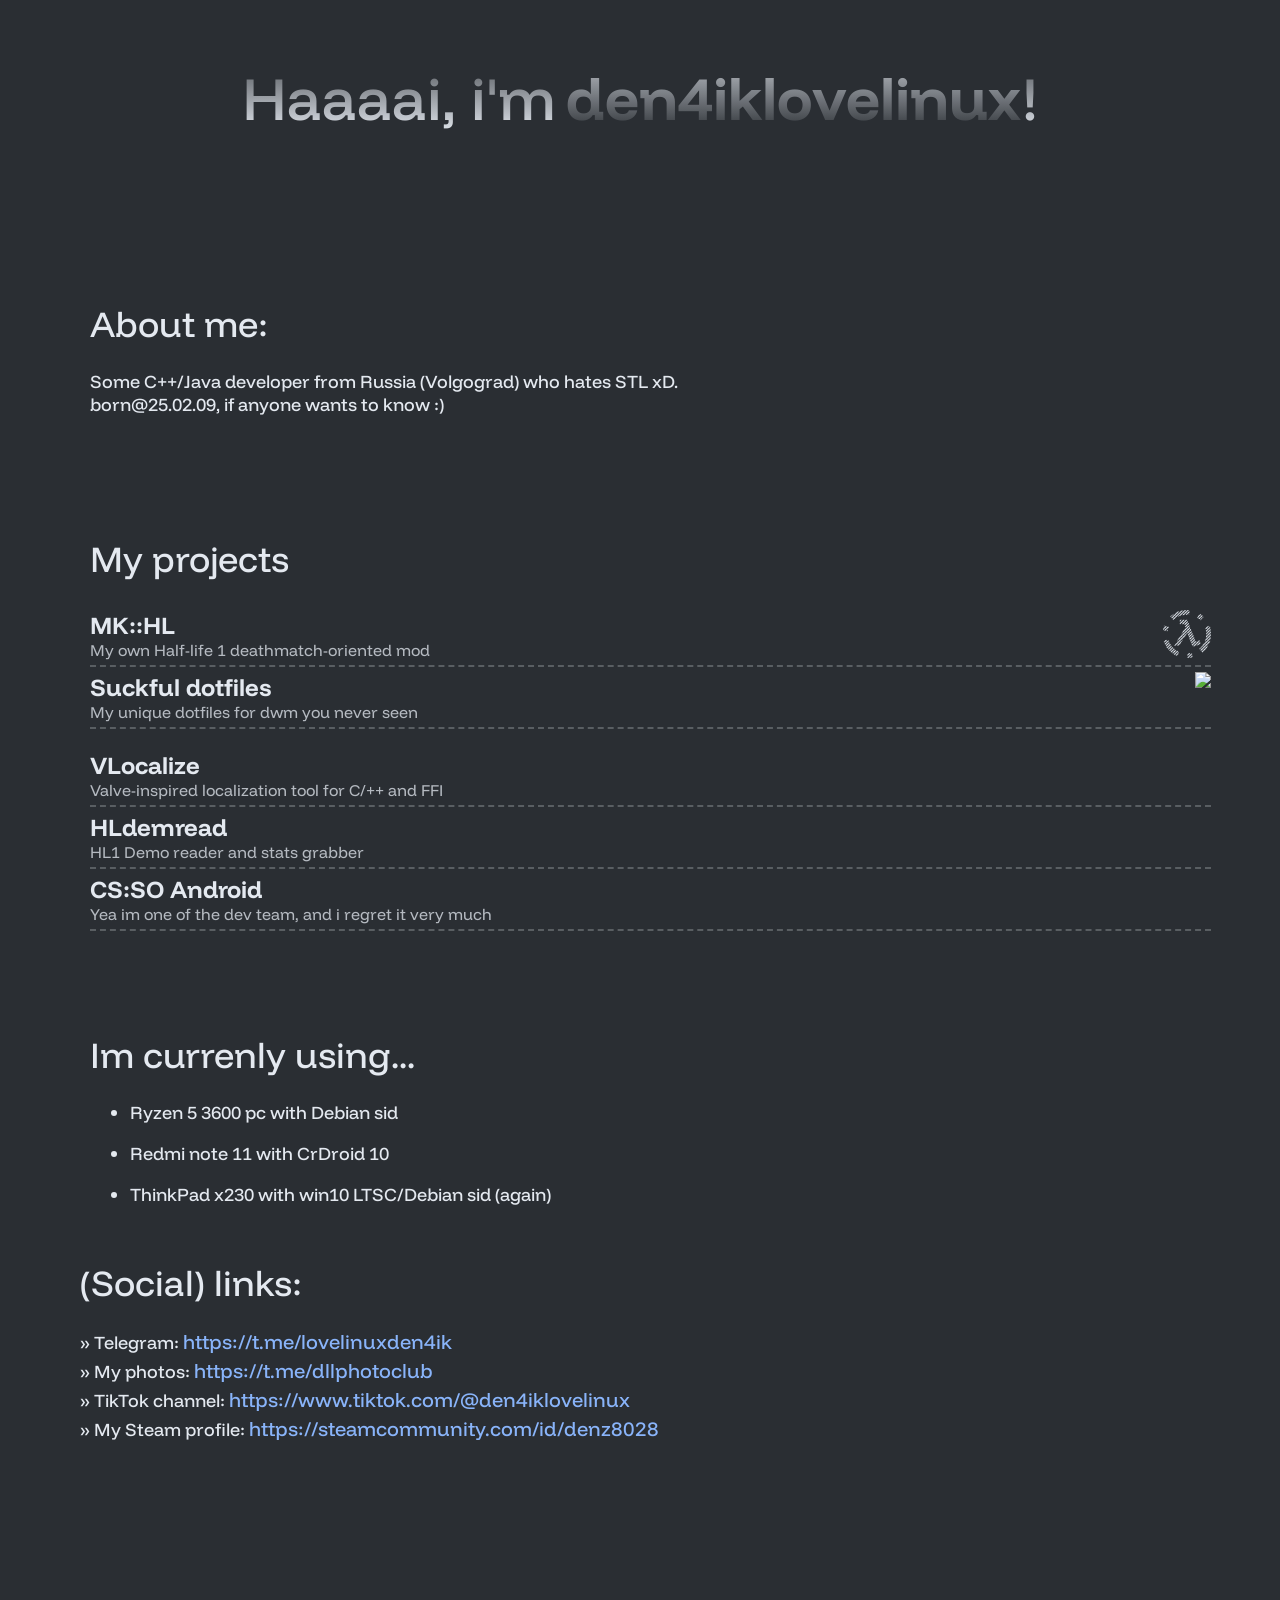
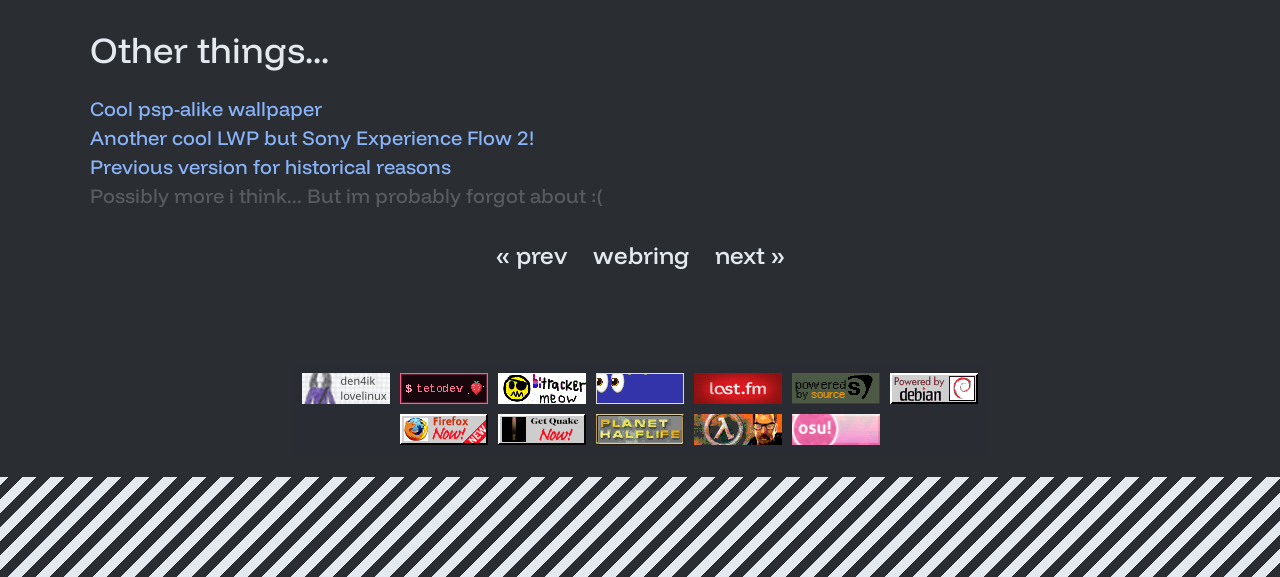
==== index.html @ b85e2b9a "update bitracker gif" ====
﻿<!DOCTYPE html>
<html lang="ru" style="background: #2a2e33;">

<head>
    <meta charset="UTF-8">
    <meta name="viewport" content="width=device-width, initial-scale=1.0">
    <title>Ma bio</title>
    <link rel="stylesheet" href="styles.css">
    <link rel="preconnect" href="https://fonts.googleapis.com">
    <link rel="preconnect" href="https://fonts.gstatic.com" crossorigin>
    <link
        href="https://fonts.googleapis.com/css2?family=Funnel+Display:wght@300..800&family=Josefin+Slab:ital,wght@0,100..700;1,100..700&display=swap"
        rel="stylesheet">

    <script src="/resources/lfm.js"></script>
</head>

<body>
    <div class="wrapper">
        <div class="container">
            <div class="titlediv">
                <h1 class="title">Haaaai, i'm </h1>
                <h1 class="titlename"> den4iklovelinux</h1>
                <h1 class="title">!</h1>
            </div>
            <div class="main">
                <h1 class="header">About me:</h1>
                <p>Some C++/Java developer from Russia (Volgograd) who hates STL xD. <br>
                    born@25.02.09, if anyone wants to know :)</p>
            </div>
            <div class="projects">
                <h1>My projects</h1>
                <ul style="list-style: none; padding-left: 0px;">
                    <li class="projectitem">
                        <a href="https://github.com/MKfun/mkhl/">
                            <div style="display: inline;">
                                <h4>MK::HL</h4>
                                <p>My own Half-life 1 deathmatch-oriented mod</p>
                            </div>
                            <img src="resources/mkhl.png" width="48" height="48"
                                style="display: inline; padding-left: 10px; margin-left: auto;">
                        </a>
                    </li>
                    <li class="projectitem">
                        <a href="https://github.com/den4iklovelinux/suckful-dotf">
                            <div style="display: inline;">
                                <h4>Suckful dotfiles</h4>
                                <p>My unique dotfiles for dwm you never seen</p>
                            </div>
                            <img src="https://dwm.suckless.org/dwm.svg" height="24"
                                style="display: inline; padding-left: 10px; margin-left: auto;">

                        </a>
                    </li>
                </ul>
                <li class="projectitem">
                    <a href="https://github.com/den4iklovelinux/vlocalize">
                        <div style="display: inline;">
                            <h4>VLocalize</h4>
                            <p>Valve-inspired localization tool for C/++ and FFI</p>
                        </div>
                    </a>
                </li>
                <li class="projectitem">
                    <a href="https://github.com/den4iklovelinux/hldemread">
                        <div style="display: inline;">
                            <h4>HLdemread</h4>
                            <p>HL1 Demo reader and stats grabber</p>
                        </div>
                    </a>
                </li>
                <li class="projectitem">
                    <a href="https://github.com/ndke01/csso-android">
                        <div style="display: inline;">
                            <h4>CS:SO Android</h4>
                            <p>Yea im one of the dev team, and i regret it very much</p>
                        </div>
                    </a>
                </li>
            </div>

            <div class="cureentlyusing">
                <h1 class="header">Im currenly using...</h1>
                <ul>
                    <li>
                    <p>Ryzen 5 3600 pc with Debian sid</p>
                    </li>
                    <li>
                    <p>Redmi note 11 with CrDroid 10</p>
                    </li>
                    <li>
                    <p>ThinkPad x230 with win10 LTSC/Debian sid (again)</p>
                    </li>
                </ul>
            </div>
            <div class="links">
                <h1 class="header">(Social) links:</h1>
                <ul style="list-style: none; padding-left: 0px;">
                    <li class="linksitem">
                        <a href="https://t.me/lovelinuxden4ik">
                            <span class="arrow">»</span>
                            <span class="text">Telegram:</span>
                            <span class="link">https://t.me/lovelinuxden4ik</span>
                        </a>
                    </li>
                    <li class="linksitem">
                        <a href="https://t.me/lovelinuxden4ik">
                            <span class="arrow">»</span>
                            <span class="text">My photos:</span>
                            <span class="link">https://t.me/dllphotoclub</span>
                        </a>
                    </li>
                    <li class="linksitem">
                        <a href="https://www.tiktok.com/@den4iklovelinux">
                            <span class="arrow">»</span>
                            <span class="text">TikTok channel:</span>
                            <span class="link">https://www.tiktok.com/@den4iklovelinux</span>
                        </a>
                    </li>
                    <li class="linksitem">
                        <a href="https://steamcommunity.com/id/denz8028">
                            <span class="arrow">»</span>
                            <span class="text">My Steam profile:</span>
                            <span class="link">https://steamcommunity.com/id/denz8028</span>
                        </a>
                    </li>
                </ul>
            </div>
            <div class="other">
                <h1 class="header">Other things...</h1>
                <ul style="list-style: none; padding-left: 0px;">
                    <li class="linksitem">
                        <a class="link" href="coolwall.html">Cool psp-alike wallpaper</a>
                    </li>
                    <li class="linksitem">
                        <a class="link" href="expflow_wasm.html">Another cool LWP but Sony Experience Flow 2!</a>
                    </li>
                    <li class="linksitem">
                        <a class="link" href="prevs/ie6.html">Previous version for historical reasons</a>
                    </li>
                    <li class="linksitem">
                        <a class="link" style="color: #e4e9f03f;">Possibly more i think... But im probably forgot about :(</a>
                    </li>
                </ul>
            </div>
            <nav class="webring">
                 <div class="ring">
                     <a href="https://ring.tetopie.lol/den4iklovelinux/prev" target="_blank" rel="noopener"> « prev
                    </a> 
                    <a href="https://ring.tetopie.lol" class="ringname" target="_blank" rel="noopener">webring</a>
                    <a href="https://ring.tetopie.lol/den4iklovelinux/next" target="_blank" rel="noopener">
                    next » </a> </div> 
                    </nav>
                    <div class="mutual">
                    <a href="/resources/buttons/den4iklovelinux.png" download="tetodev.gif"> <img src="/resources/buttons/den4iklovelinux.png" alt="tetodev" width="88" height="31"> </a>
                    <a class="friend-button"  href="https://tetopie.lol/" download="/resources/buttons/tetodev.gif"> <img src="/resources/buttons/tetodev.gif" alt="tetodev" width="88" height="31"> </a>
                    <a class="friend-button" href="https://iamtsunde.re" target="_blank" rel="noopener"> <img src="/resources/buttons/bitracker.gif" alt="biracker" width="88" height="31"> </a>
                    <a href="https://xraydeath.cyou" target="_blank" rel="noopener"> <img src="/resources/buttons/xraydeath.gif" alt="xraydeath" width="88" height="31"> </a>
                    <a href="https://last.fm/user/den4iklovelinux" target="_blank" rel="noopener"> <img src="/resources/buttons/lastfm.gif" alt="lastfm" width="88" height="31"> </a>
                    <img src="/resources/buttons/source-poweredby-orange.png" alt="source" width="88" height="31">
                    <img src="/resources/buttons/powered-by-debian.gif" alt="debian" width="88" height="31">
                    <img src="/resources/buttons/firefox_now.png" alt="firefox" width="88" height="31">
                    <img src="/resources/buttons/getquake.gif" alt="getquake" height="31" width="88">
                    <img src="/resources/buttons/planet_half-life.gif" alt="planet_half-life" height="31" width="88">
                    <img src="/resources/buttons/half-life.gif" alt="half-life" height="31" width="88">
                    <img src="/resources/buttons/osu.gif" alt="osu" height="31" width="88">

                    </div>
                </div>
            <footer>
            </footer>
        </div>
    </div>
</body>

</html>
---- styles.css ----
/* The sidebar menu */
 @font-face {
     font-family: 'PS3';
     src: URL('/resources/PS3.ttf') format('truetype');
 }
.container {
    background-color: #2a2e33;
    display: flex;
    flex-direction: column;
    grid-template-columns: repeat(1, 1fr);
    grid-auto-rows: 150px;
    row-gap:77px;
}
 /* Style page content */
 .main, .projects, .cureentlyusing, .other {
     background:#2a2e33;
     position: relative;
     top: 65px;
     margin-left: 80px; /* Same as the width of the sidebar */
     padding: 0px 10px;
     color:#e4e9f0;
 }
.links {
     flex-wrap:row-reverse wrap;
     top:20px;
     margin-left: 80px; /* Same as the width of the sidebar */
     color:#e4e9f0;
 }
a {
    color: #89b4fa;
    text-decoration: none;

}
.prev a {
    position:fixed;
    align-self:end;
    display: block;
    bottom: 0px;
}
.title
{
    padding-top: 20px;
    text-align: center;
    font-family: "Funnel Display", sans-serif;
    font-optical-sizing: auto;
    font-weight: 500;
    font-style: normal;
    font-size: 60px;
    background: linear-gradient(to bottom, #00000000, #e4e9f0);
    -webkit-background-clip: text;
    background-clip: text;
    color: transparent;
    margin-bottom: 0;
}
.titlename
{
    padding-top: 20px;
    text-align: center;
    font-family: "Funnel Display", sans-serif;
    font-optical-sizing: auto;
    font-weight: 700;
    font-style: normal;
    font-size: 60px;
    padding-left: 10px;
    background: linear-gradient(to bottom, #e4e9f0, #00000000);
    -webkit-background-clip: text;
    background-clip: text;
    color: transparent;
    margin-bottom: 0;
    
}
.titlediv
{
    display: inline-flex;
    justify-content: center;
}
body {

  margin: 0;
}
.header
{
    font-family: "Funnel Display", sans-serif;
    font-optical-sizing: auto;
    font-weight: 450;
    font-style: normal;
    font-size: 36px;
}
.main
{
    font-family: "Funnel Display", sans-serif;
    font-optical-sizing: auto;
    font-weight: 450;
    font-style: normal;
    font-size: 18px;
}
.arrow, .text
{
    font-family: "Funnel Display", sans-serif;
    font-optical-sizing: auto;
    font-weight: 450;
    font-style: normal;
    /* font-size: 36px; */
    font-size: 18px;
    user-select: none;
    color: #e4e9f0;
}
.link
{
    font-family: "Funnel Display", sans-serif;
    font-optical-sizing: auto;
    font-weight: 450;
    font-style: normal;
    font-size: 20px;
}
.linksitem
{
    border-style: dashed;
    border-color: #89b4fa;
    border: 2px;
    padding-bottom: 4px;
}
footer {
  width: 100%;
  height: 100px;
  display: block;
  bottom: 0;
  background: repeating-linear-gradient(
    -45deg,
    #00000000,
    #00000000 10px,
    #e4e9f0 10px,
    #e4e9f0 20px
  );
 flex-direction: column;
}
.projects h1
{
    font-family: "Funnel Display", sans-serif;
    font-optical-sizing: auto;
    font-weight: 450;
    font-style: normal;
    font-size: 36px;
}
.projectitem
{
    font-family: "Funnel Display", sans-serif;
    font-optical-sizing: auto;
    font-weight: 450;
    font-style: normal;
    font-size: 24px;
    display: flex;
    padding-top: 5px;
    padding-bottom: 5px;
    align-items: center;
    width: 95%;
    justify-content: space-between;
    border-bottom: dashed 2px #e4e9f040;
}
.projectitem img
{
    height: 48px;
}
.projectitem h4, .projectitem p
{
    margin: 0;
}
.projectitem h4
{
    color: #e4e9f0;
}
.projectitem p
{
    font-weight: 400;
    font-size: 16px;
    color:#b5bac1;
    
}
.projectitem a
{
    text-decoration: none;
    display: flex;
    width: 100%;
}
.cureentlyusing p
{
    font-family: "Funnel Display", sans-serif;
    font-optical-sizing: auto;
    font-weight: 450;
    font-style: normal;
    font-size: 18px;
    
}
.cureentlyusing
{
    font-family: "Funnel Display", sans-serif;
    font-optical-sizing: auto;
    font-weight: 450;
    font-style: normal;
    font-size: 18px;
}

.webring {
  display:flex;
  flex-direction:column;
  align-items:center;
  gap:8px;
  margin-bottom:16px;
  font-family: "Funnel Display", sans-serif;
    font-optical-sizing: auto;
    font-weight: 500;
    font-style: normal;
    font-size: 24px;
}
.ring {
  display:flex;
  justify-content:center;
  gap:26px;
  flex-wrap:wrap
}
.webring a {
  color: #e4e9f0;
  text-decoration:none;
  /* font-size:14px */
}
.webring a:has(.ring-arrow) {
  display:inline-flex;
  align-items:center;
  gap:10px
}
.ring-arrow {
  display:block;
  width:24px;
  height:24px;
  flex:none
}
.webring a:hover {
  color:#e4e9f0;
  text-decoration:none
}
.webring .ringname {
  color:#e4e9f0;
}

@media screen and (max-width: 768px) {
    .title, .titlename {
        font-size: 40px;
        padding-top: 10px;
    }
    .titlediv {
        flex-wrap: wrap;
    }
    .main, .projects, .cureentlyusing, .links .other {
        margin-left: 15px;
        margin-right: 15px;
        padding: 0;
    }
    .header, .projects h1, .cureentlyusing h1, .other h1 {
                font-size: 28px;
            }
.link {
            font-size: 16px;
            word-break: break-all;
        }
    .container
    {
        width: 100%;
    }
    .projectitem
    {
        width: 100%;
    }
}
.mutual {
    padding: 10px;
  position:relative;
  z-index:0;
  display:flex;
  flex-wrap:wrap;
  justify-content:center;
  gap:10px;
  max-width:676px;
  margin:0 auto 22px;
  background-color: #2a2e33c0;
}
.mutual img {
  width:88px;
  height:31px;
  image-rendering:pixelated;
  border:0;
  display:block
}
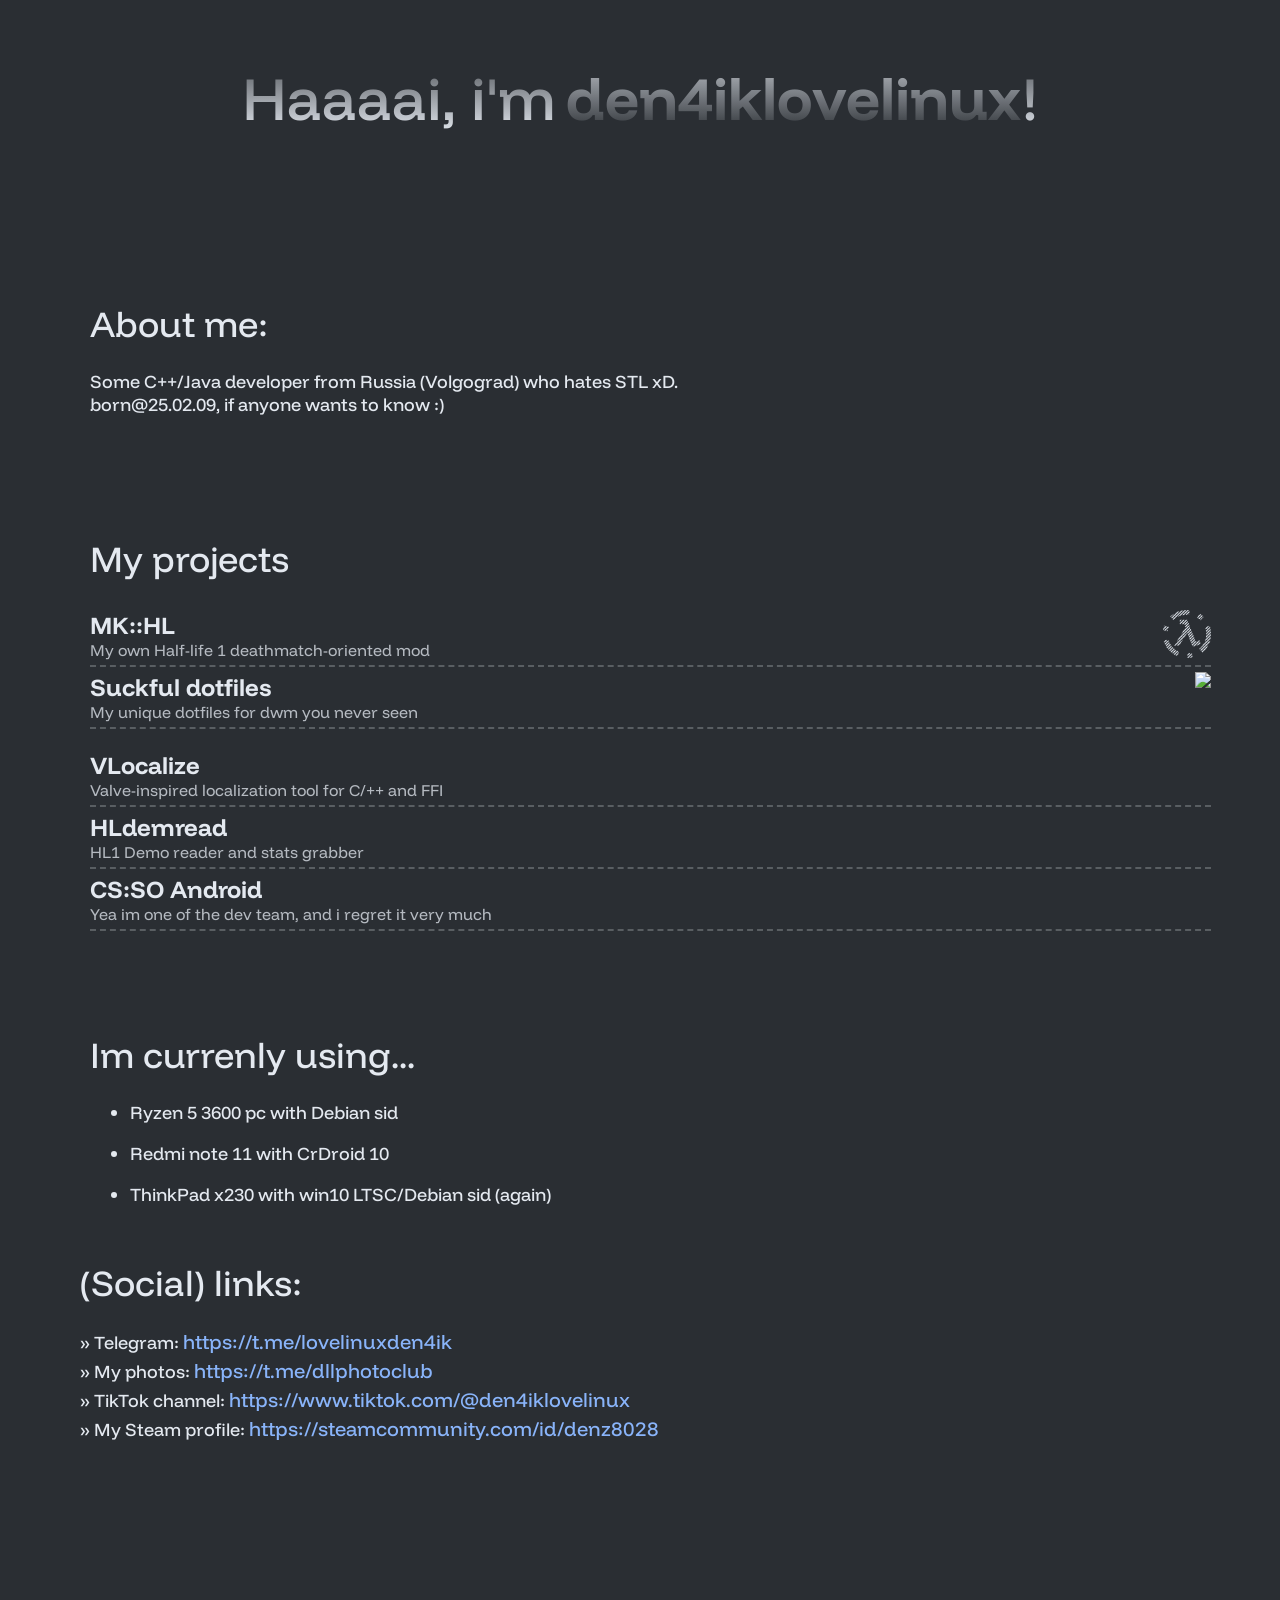
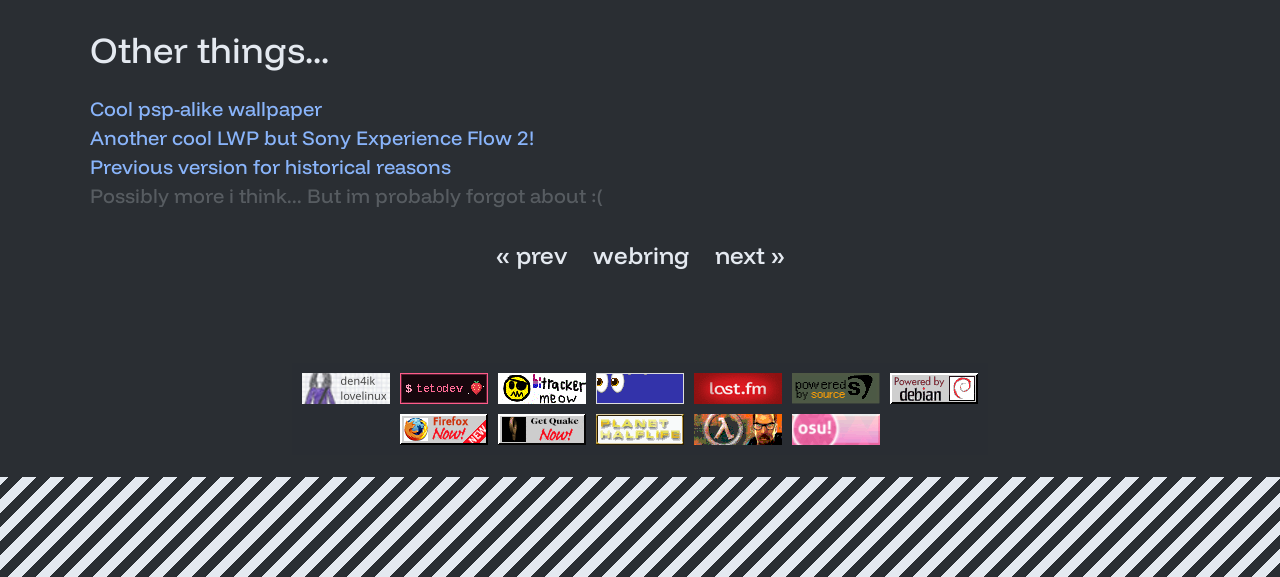
==== commit d2dc8cd8: "Add MKHL page" ====
--- a/index.html
+++ b/index.html
@@ -32,7 +32,7 @@
                 <h1>My projects</h1>
                 <ul style="list-style: none; padding-left: 0px;">
                     <li class="projectitem">
-                        <a href="https://github.com/MKfun/mkhl/">
+                        <a href="/mkhl/mkhl.html">
                             <div style="display: inline;">
                                 <h4>MK::HL</h4>
                                 <p>My own Half-life 1 deathmatch-oriented mod</p>
--- a/styles.css
+++ b/styles.css
@@ -289,4 +289,29 @@
   image-rendering:pixelated;
   border:0;
   display:block
+}
+.return2home
+{
+    text-align: center;
+    font-family: "Funnel Display", sans-serif;
+    font-optical-sizing: auto;
+    font-weight: 450;
+    font-style: normal;
+    font-size: 36px;
+}
+.title404
+{
+    padding-top: 20px;
+    text-align: center;
+    font-family: "Funnel Display", sans-serif;
+    font-optical-sizing: auto;
+    font-weight: 500;
+    font-style: normal;
+    font-size: 60px;
+    background: linear-gradient(to bottom, #00000000, #e4e9f0);
+    -webkit-background-clip: text;
+    background-clip: text;
+    color: transparent;
+    margin-bottom: 0;
+  );
 }
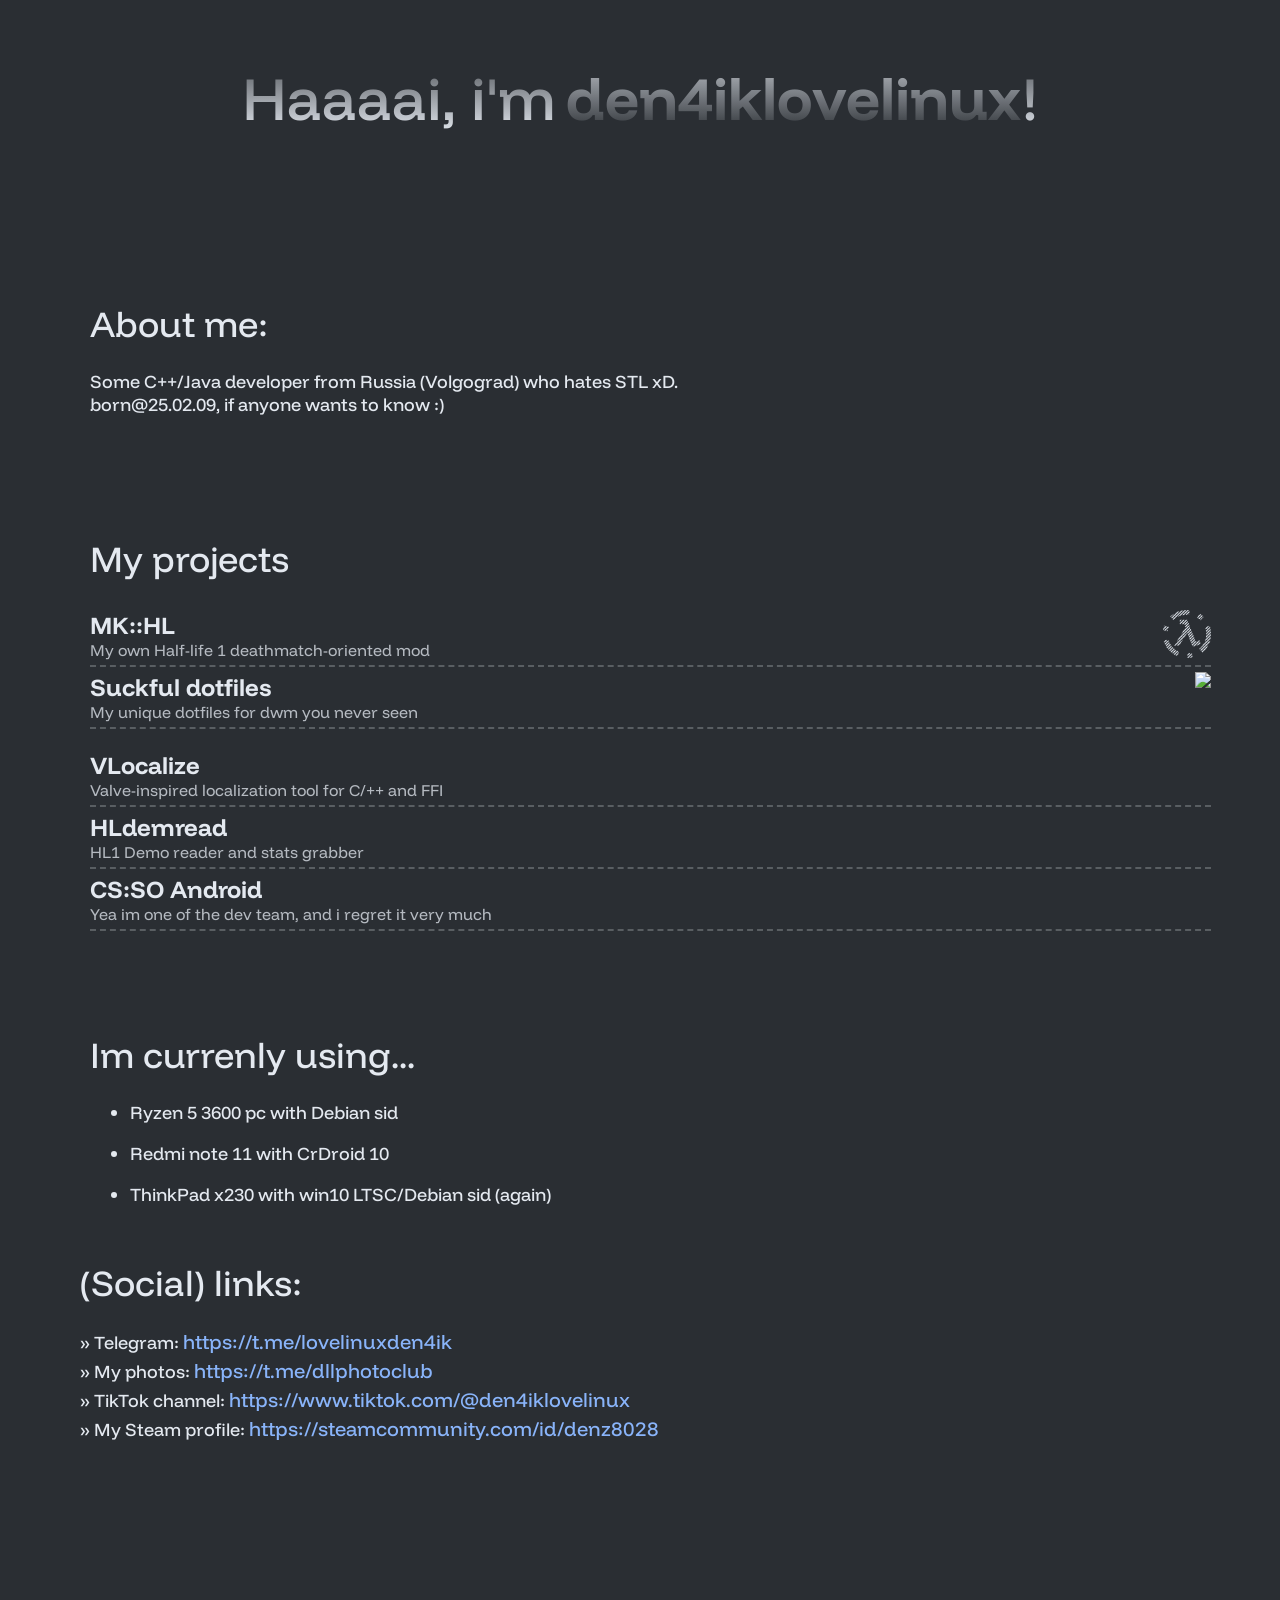
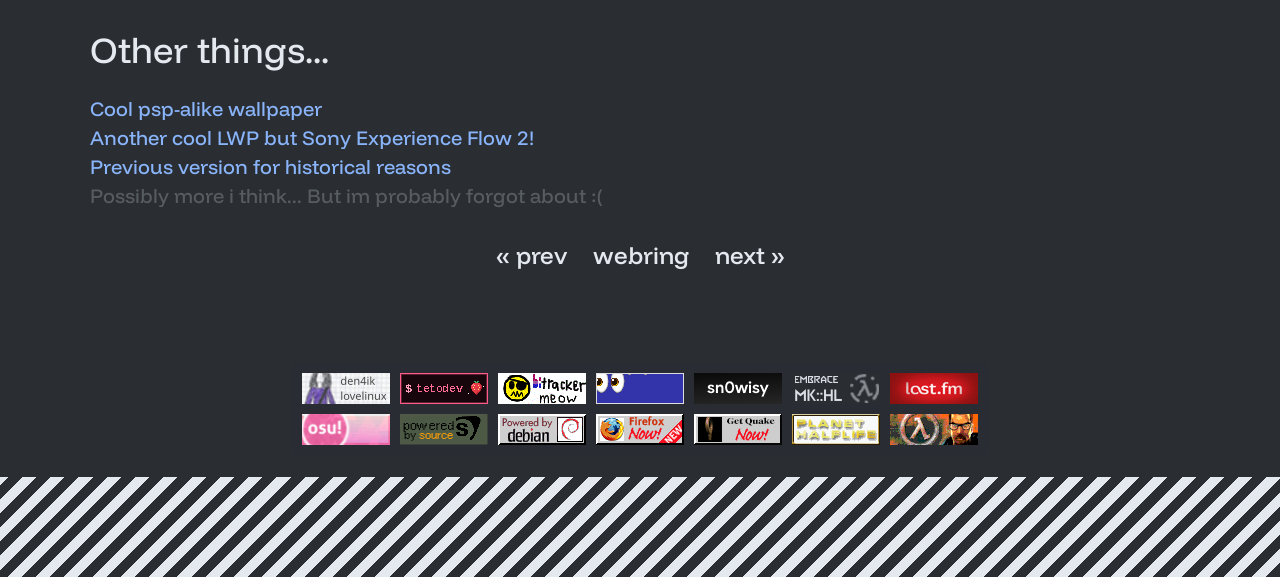
==== commit 7291a2ee: "add mkhl and sn0wisy 8831" ====
--- a/index.html
+++ b/index.html
@@ -156,14 +156,16 @@
                     <a class="friend-button"  href="https://tetopie.lol/" download="/resources/buttons/tetodev.gif"> <img src="/resources/buttons/tetodev.gif" alt="tetodev" width="88" height="31"> </a>
                     <a class="friend-button" href="https://iamtsunde.re" target="_blank" rel="noopener"> <img src="/resources/buttons/bitracker.gif" alt="biracker" width="88" height="31"> </a>
                     <a href="https://xraydeath.cyou" target="_blank" rel="noopener"> <img src="/resources/buttons/xraydeath.gif" alt="xraydeath" width="88" height="31"> </a>
+                    <a href="https://timurka.loseyourip.com" target="_blank"><img src="/resources/buttons/sn0wisy.png" alt="sn0wisy">            </a>
+                    <a href="/mkhl/mkhl.html" target="_blank" rel="noopener"> <img src="/resources/buttons/mkhl.png" alt="mkhl" height="31" width="88"></a>
                     <a href="https://last.fm/user/den4iklovelinux" target="_blank" rel="noopener"> <img src="/resources/buttons/lastfm.gif" alt="lastfm" width="88" height="31"> </a>
+                    <a href="https://osu.ppy.sh/users/37847330" target="_blank" rel="noopener"> <img src="/resources/buttons/osu.gif" alt="osu" height="31" width="88"> </a>
                     <img src="/resources/buttons/source-poweredby-orange.png" alt="source" width="88" height="31">
                     <img src="/resources/buttons/powered-by-debian.gif" alt="debian" width="88" height="31">
                     <img src="/resources/buttons/firefox_now.png" alt="firefox" width="88" height="31">
                     <img src="/resources/buttons/getquake.gif" alt="getquake" height="31" width="88">
                     <img src="/resources/buttons/planet_half-life.gif" alt="planet_half-life" height="31" width="88">
                     <img src="/resources/buttons/half-life.gif" alt="half-life" height="31" width="88">
-                    <img src="/resources/buttons/osu.gif" alt="osu" height="31" width="88">
 
                     </div>
                 </div>
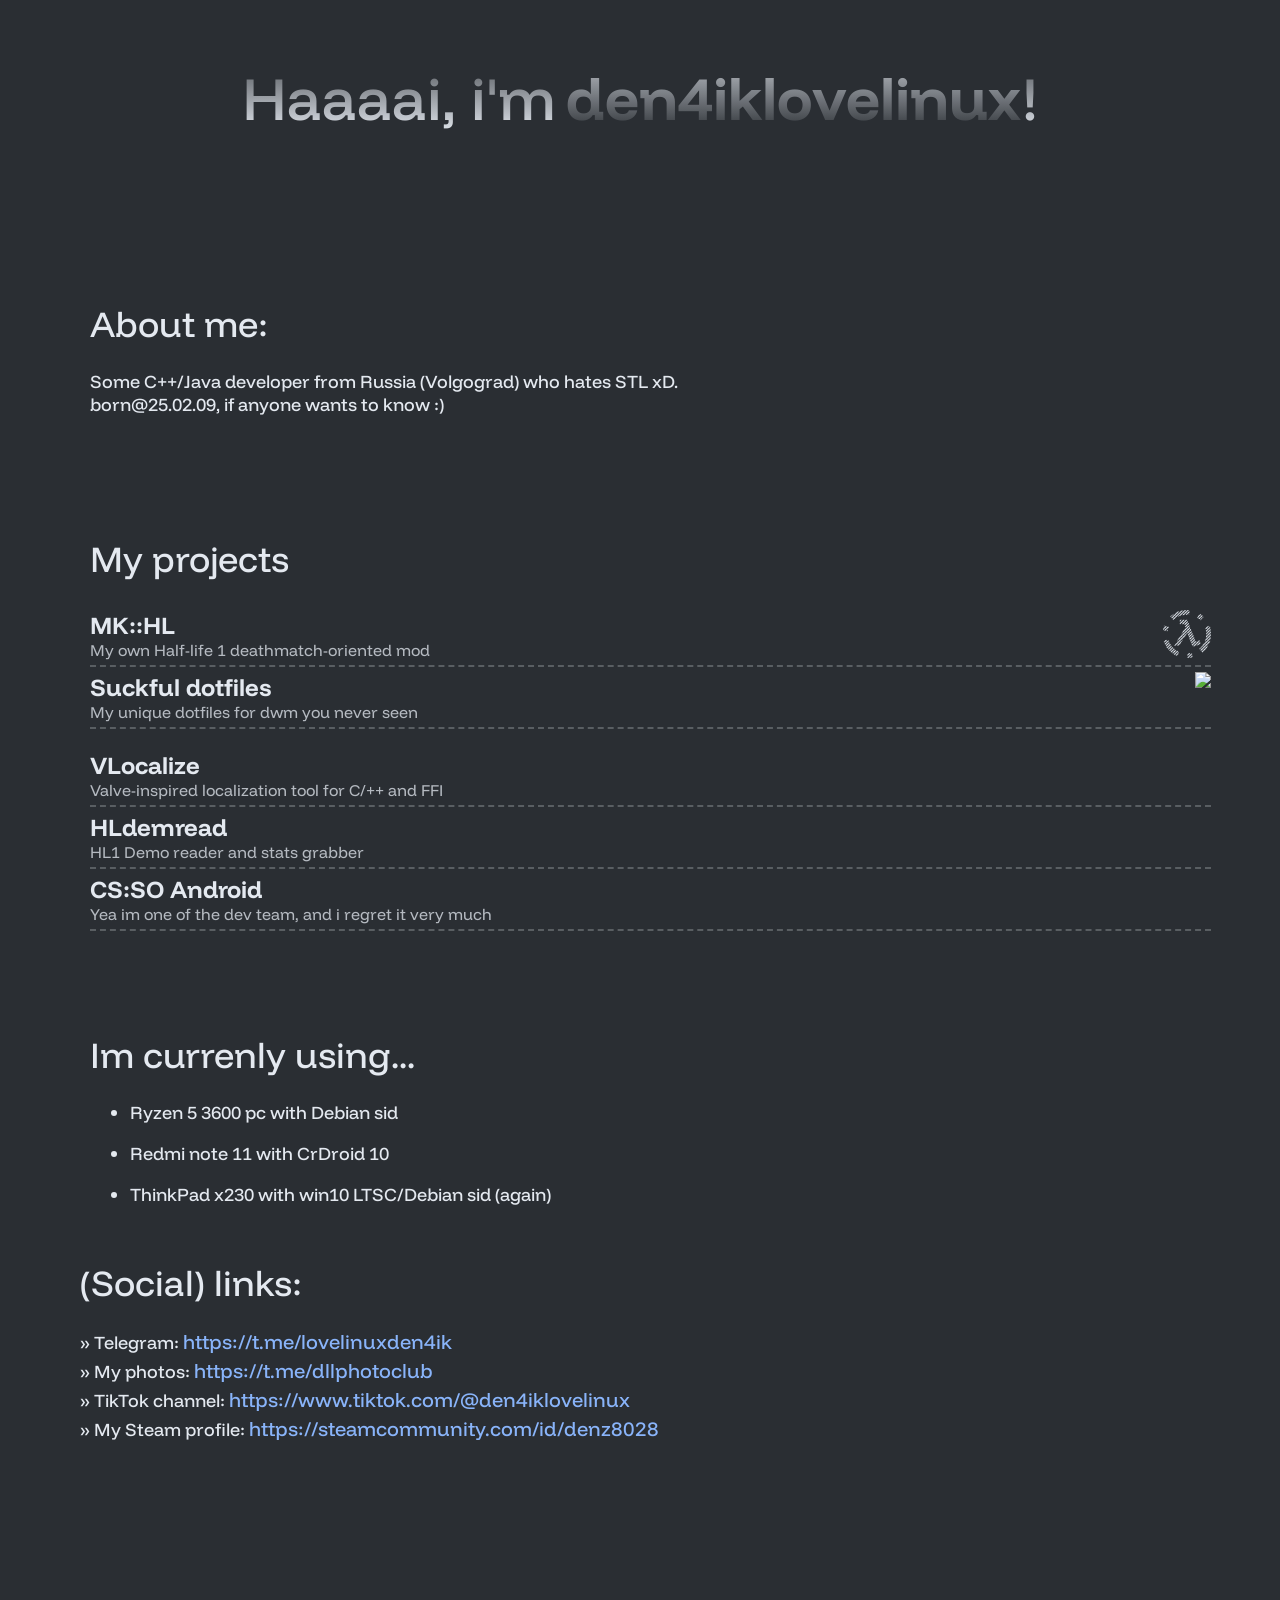
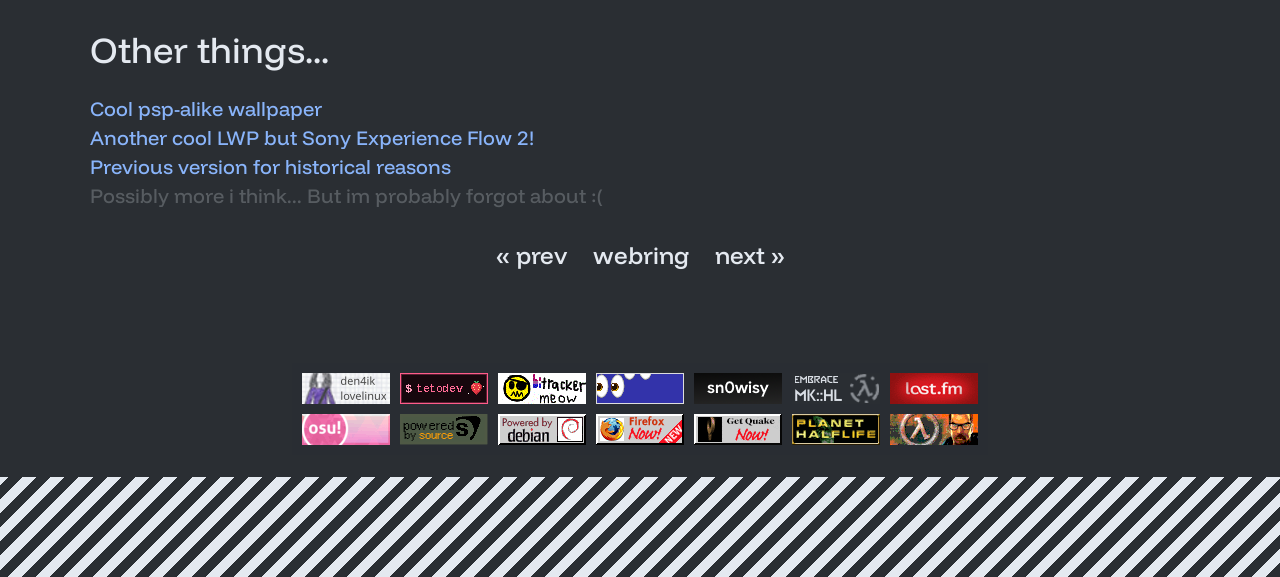
==== commit 1f63309c: "add favicon" ====
--- a/index.html
+++ b/index.html
@@ -5,6 +5,7 @@
     <meta charset="UTF-8">
     <meta name="viewport" content="width=device-width, initial-scale=1.0">
     <title>Ma bio</title>
+    <link rel="icon" type="image/png" href="/resources/favicon.png">
     <link rel="stylesheet" href="styles.css">
     <link rel="preconnect" href="https://fonts.googleapis.com">
     <link rel="preconnect" href="https://fonts.gstatic.com" crossorigin>
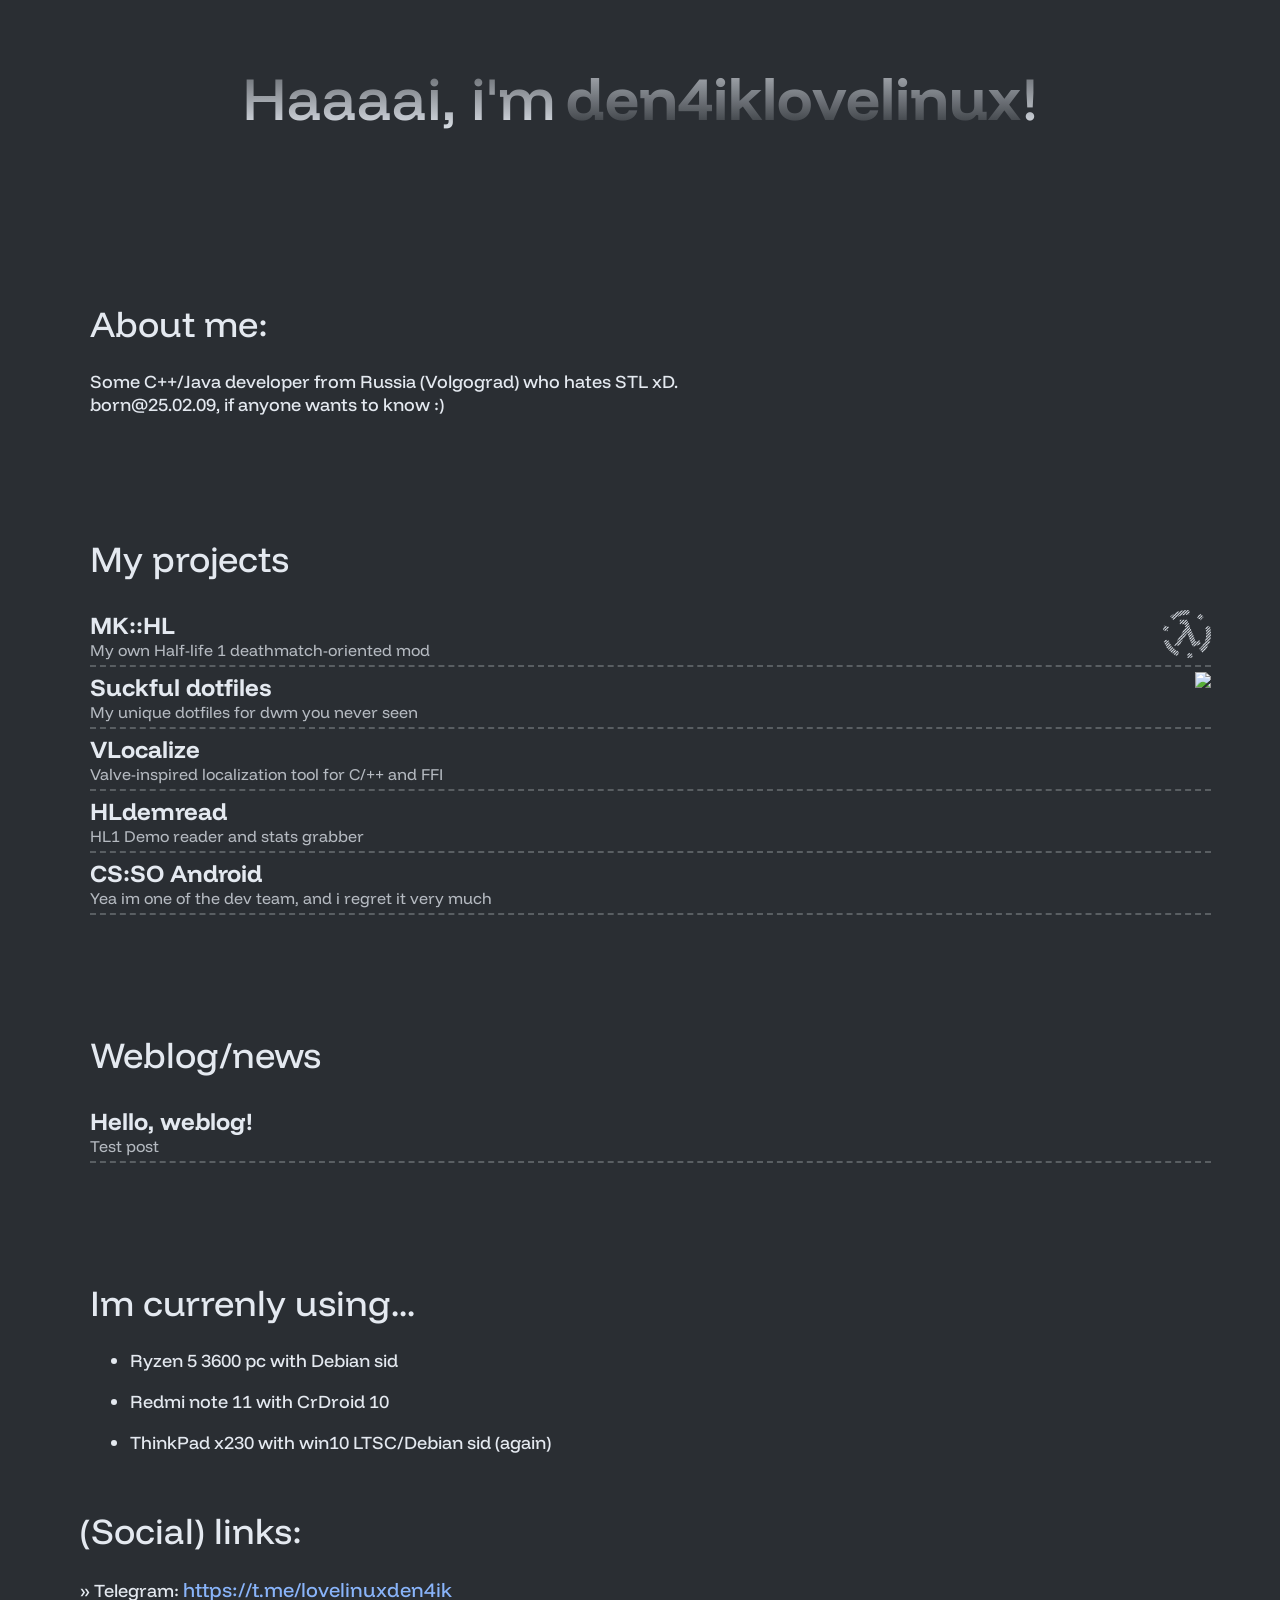
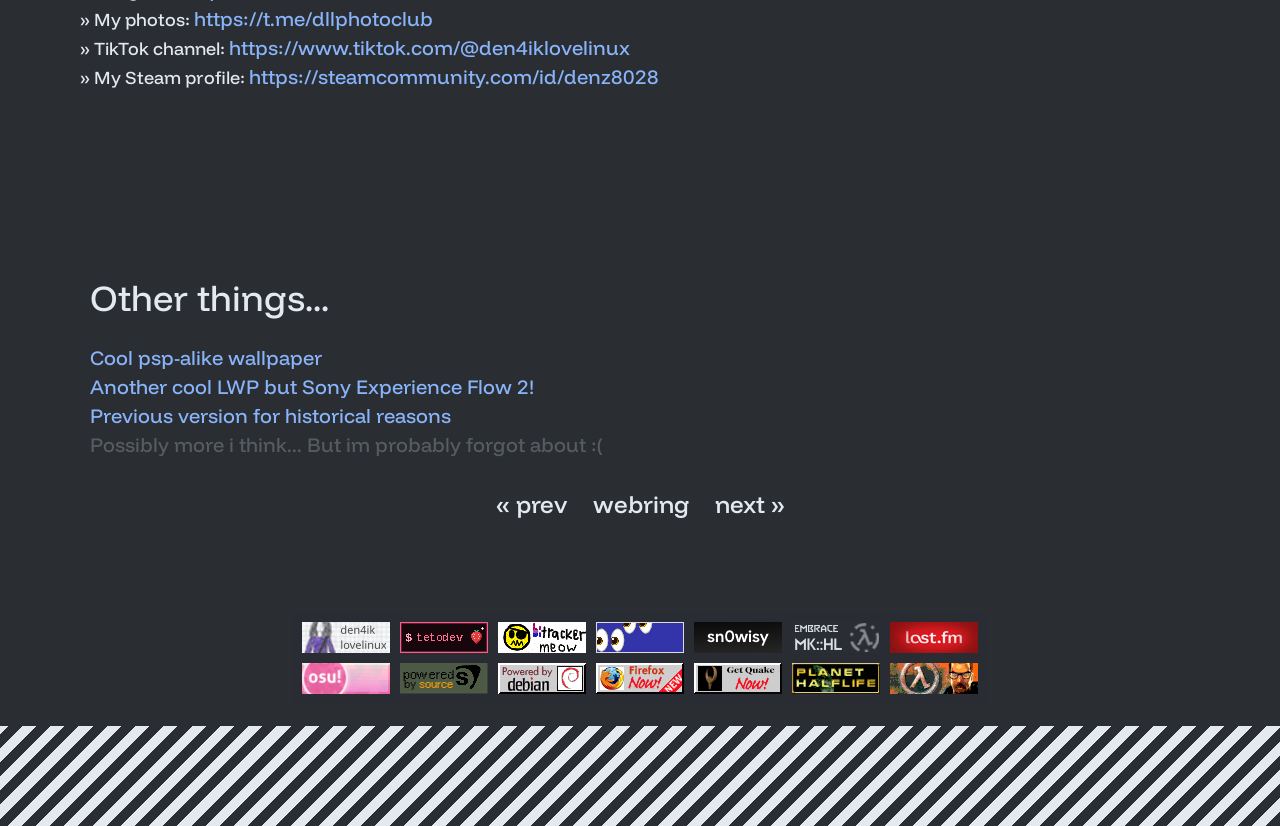
==== commit c2b55e51: "weblog there,experimental!!!" ====
--- a/index.html
+++ b/index.html
@@ -53,7 +53,6 @@
 
                         </a>
                     </li>
-                </ul>
                 <li class="projectitem">
                     <a href="https://github.com/den4iklovelinux/vlocalize">
                         <div style="display: inline;">
@@ -78,8 +77,23 @@
                         </div>
                     </a>
                 </li>
+            </ul>
             </div>
+            <div class="webloglist">
+                <h1>Weblog/news</h1>
+                <ul class="wlitems" style="list-style: none; padding-left: 0px;">
+                    <li class="weblogitem">
+                        <a href="/weblog/hello_weblog.html">
+                            <div style="display: inline;">
+                                    <h4>Hello, weblog!</h4>
+                                    <p>Test post</p>
+                            </div>
+                        </a>
+                    </li>
 
+                </ul>
+                
+            </div>
             <div class="cureentlyusing">
                 <h1 class="header">Im currenly using...</h1>
                 <ul>
--- a/styles.css
+++ b/styles.css
@@ -12,7 +12,7 @@
     row-gap:77px;
 }
  /* Style page content */
- .main, .projects, .cureentlyusing, .other {
+ .main, .projects, .webloglist, .cureentlyusing, .other {
      background:#2a2e33;
      position: relative;
      top: 65px;
@@ -105,6 +105,17 @@
     user-select: none;
     color: #e4e9f0;
 }
+.weblog
+{
+    font-family: "Funnel Display", sans-serif;
+    font-optical-sizing: auto;
+    font-weight: 450;
+    font-style: normal;
+    /* font-size: 36px; */
+    font-size: 18px;
+    user-select: none;
+    color: #e4e9f0;
+}
 .link
 {
     font-family: "Funnel Display", sans-serif;
@@ -119,6 +130,10 @@
     border-color: #89b4fa;
     border: 2px;
     padding-bottom: 4px;
+}
+.header
+{
+    display: flex;
 }
 footer {
   width: 100%;
@@ -134,7 +149,7 @@
   );
  flex-direction: column;
 }
-.projects h1
+.projects h1, .webloglist h1
 {
     font-family: "Funnel Display", sans-serif;
     font-optical-sizing: auto;
@@ -142,7 +157,8 @@
     font-style: normal;
     font-size: 36px;
 }
-.projectitem
+
+.projectitem, .weblogitem
 {
     font-family: "Funnel Display", sans-serif;
     font-optical-sizing: auto;
@@ -161,22 +177,22 @@
 {
     height: 48px;
 }
-.projectitem h4, .projectitem p
+.projectitem h4, .projectitem p, .weblogitem h4, .weblogitem p
 {
     margin: 0;
 }
-.projectitem h4
+.projectitem h4, .weblogitem h4
 {
     color: #e4e9f0;
 }
-.projectitem p
+.projectitem p, .weblogitem p
 {
     font-weight: 400;
     font-size: 16px;
     color:#b5bac1;
     
 }
-.projectitem a
+.projectitem a, .weblogitem a
 {
     text-decoration: none;
     display: flex;
@@ -250,7 +266,7 @@
     .titlediv {
         flex-wrap: wrap;
     }
-    .main, .projects, .cureentlyusing, .links .other {
+    .main, .projects, .webloglist .cureentlyusing, .links, .other, .weblog {
         margin-left: 15px;
         margin-right: 15px;
         padding: 0;
@@ -266,7 +282,7 @@
     {
         width: 100%;
     }
-    .projectitem
+    .projectitem, .weblogitem
     {
         width: 100%;
     }
@@ -313,5 +329,14 @@
     background-clip: text;
     color: transparent;
     margin-bottom: 0;
-  );
+
+}
+pre
+{
+    background-color: #0000003f;
+    border: 1px solid #e4e9f03f
+}
+code
+{
+    /* background-color: #0000003f; */
 }
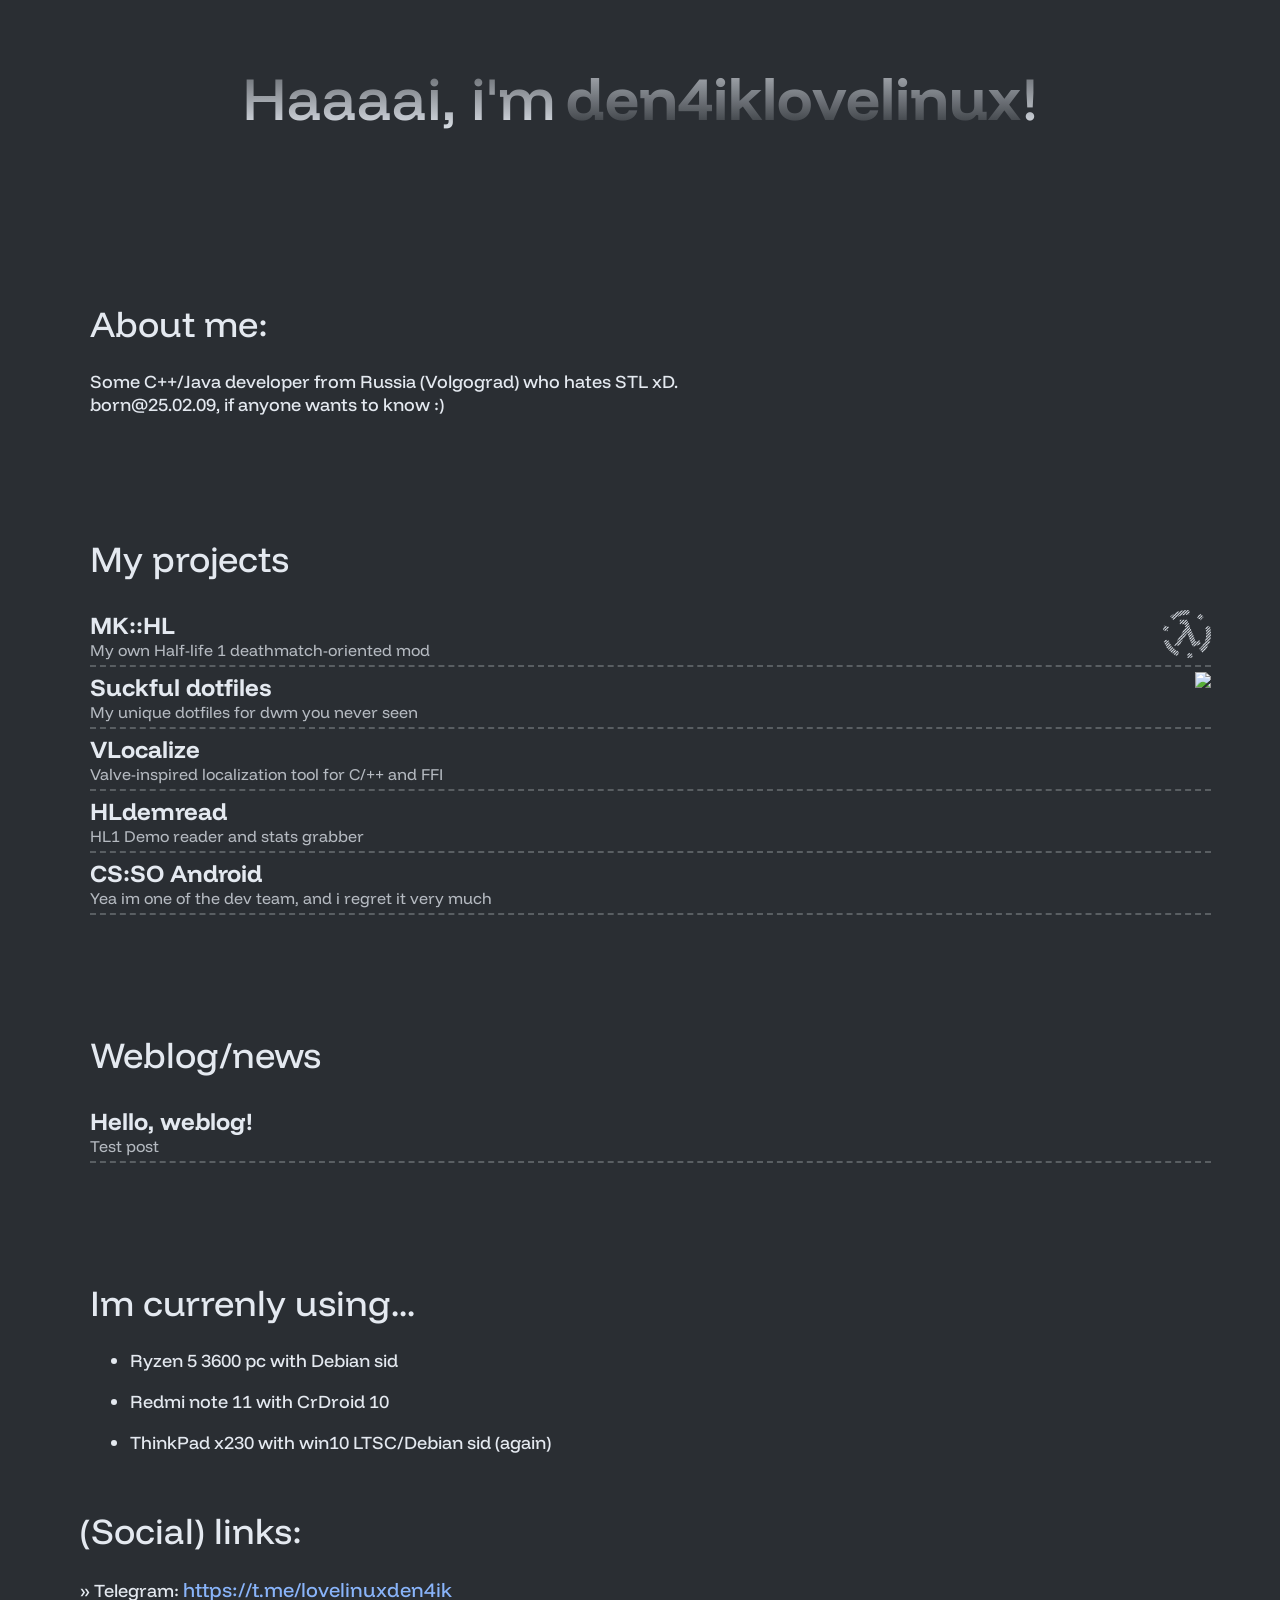
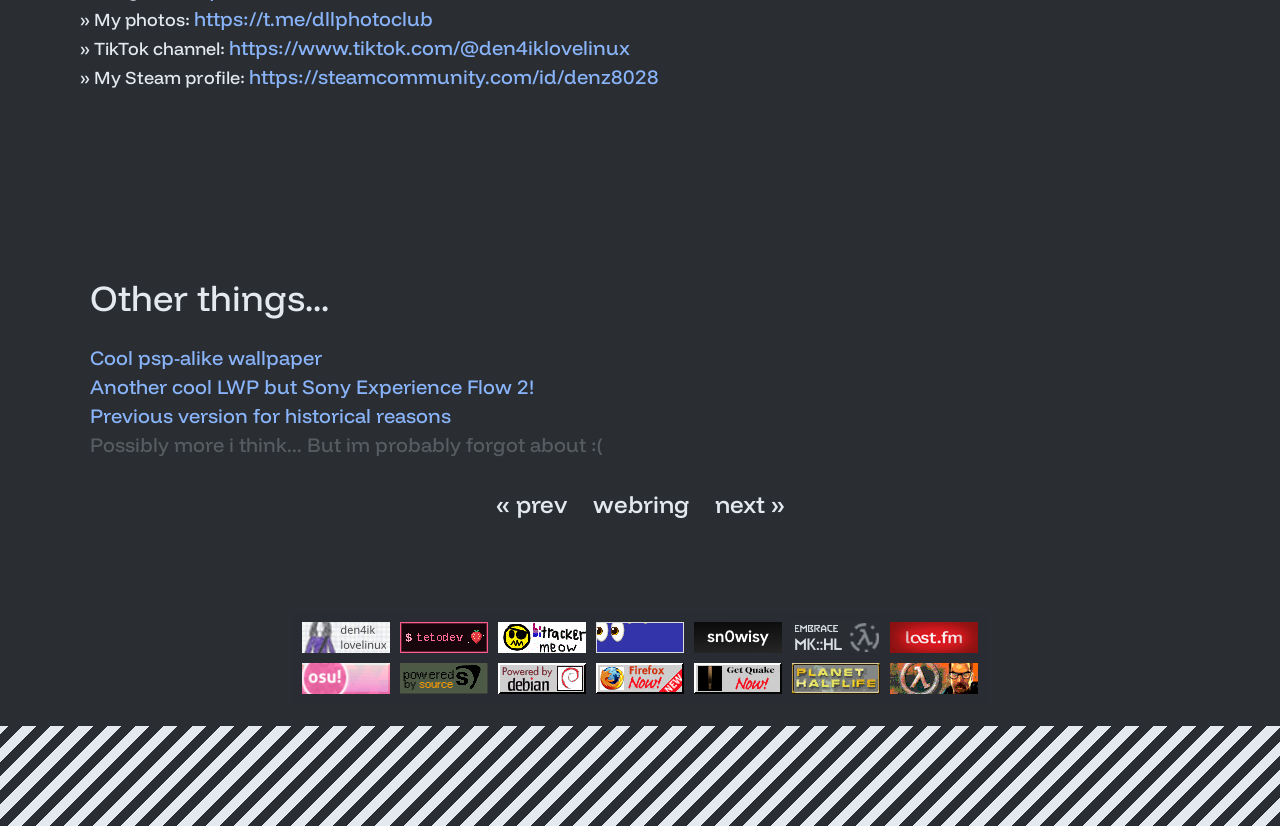
==== commit de717edf: "add transition animation" ====
--- a/index.html
+++ b/index.html
@@ -12,11 +12,11 @@
     <link
         href="https://fonts.googleapis.com/css2?family=Funnel+Display:wght@300..800&family=Josefin+Slab:ital,wght@0,100..700;1,100..700&display=swap"
         rel="stylesheet">
-
-    <script src="/resources/lfm.js"></script>
 </head>
 
 <body>
+    <div id="transition-screen" class="fullscreen-block">
+    </div>
     <div class="wrapper">
         <div class="container">
             <div class="titlediv">
@@ -167,9 +167,9 @@
                     next » </a> </div> 
                     </nav>
                     <div class="mutual">
-                    <a href="/resources/buttons/den4iklovelinux.png" download="tetodev.gif"> <img src="/resources/buttons/den4iklovelinux.png" alt="tetodev" width="88" height="31"> </a>
+                    <a href="/resources/buttons/den4iklovelinux.png" download="den4iklovelinux.png"> <img src="/resources/buttons/den4iklovelinux.png" alt="tetodev" width="88" height="31"> </a>
                     <a class="friend-button"  href="https://tetopie.lol/" download="/resources/buttons/tetodev.gif"> <img src="/resources/buttons/tetodev.gif" alt="tetodev" width="88" height="31"> </a>
-                    <a class="friend-button" href="https://iamtsunde.re" target="_blank" rel="noopener"> <img src="/resources/buttons/bitracker.gif" alt="biracker" width="88" height="31"> </a>
+                    <a class="friend-button" href="https://iamtsunde.re" target="_blank"> <img src="/resources/buttons/bitracker.gif" alt="biracker" width="88" height="31"> </a>
                     <a href="https://xraydeath.cyou" target="_blank" rel="noopener"> <img src="/resources/buttons/xraydeath.gif" alt="xraydeath" width="88" height="31"> </a>
                     <a href="https://timurka.loseyourip.com" target="_blank"><img src="/resources/buttons/sn0wisy.png" alt="sn0wisy">            </a>
                     <a href="/mkhl/mkhl.html" target="_blank" rel="noopener"> <img src="/resources/buttons/mkhl.png" alt="mkhl" height="31" width="88"></a>
@@ -189,5 +189,6 @@
         </div>
     </div>
 </body>
+    <script src="script.js"></script>
 
 </html>
--- a/styles.css
+++ b/styles.css
@@ -75,8 +75,8 @@
     justify-content: center;
 }
 body {
-
   margin: 0;
+  overflow-x: hidden;
 }
 .header
 {
@@ -115,6 +115,7 @@
     font-size: 18px;
     user-select: none;
     color: #e4e9f0;
+    min-width: 0;
 }
 .link
 {
@@ -266,12 +267,12 @@
     .titlediv {
         flex-wrap: wrap;
     }
-    .main, .projects, .webloglist .cureentlyusing, .links, .other, .weblog {
-        margin-left: 15px;
-        margin-right: 15px;
+    .main, .projects, .webloglist, .cureentlyusing, .links, .other, .weblog {
+        margin-left: 15px !important;
+        margin-right: 15px !important;
         padding: 0;
     }
-    .header, .projects h1, .cureentlyusing h1, .other h1 {
+    .header, .projects h1, .cureentlyusing h1, .other h1 , h1{
                 font-size: 28px;
             }
 .link {
@@ -281,10 +282,21 @@
     .container
     {
         width: 100%;
+        min-width: 0;
     }
     .projectitem, .weblogitem
     {
         width: 100%;
+    }
+    .weblog
+    {
+        word-break: break-all;
+        font-size: 16px;
+        width: auto;
+        display: flex;
+        flex-direction: column;
+        flex-wrap: wrap;
+        min-width: 0;
     }
 }
 .mutual {
@@ -334,9 +346,65 @@
 pre
 {
     background-color: #0000003f;
-    border: 1px solid #e4e9f03f
+    border: 1px solid #e4e9f03f;
+    overflow-x: auto;
+    max-width: 100%;
+    box-sizing: border-box;
 }
 code
 {
     /* background-color: #0000003f; */
+}
+
+.fullscreen-block {
+  position: fixed;
+  top: 0;
+  left: 0;
+  width: 100%;
+  height: 100%;
+  z-index: 9999;
+  background: repeating-linear-gradient(
+    -45deg,
+    #2a2e33,
+    #2a2e33 10px,
+    #e4e9f0 10px,
+    #e4e9f0 20px
+  );
+  animation: drift 18s linear infinite;
+  display: none; 
+  transform: translateY(100%);
+}
+
+.fullscreen-block.startTransition {
+  display: block;
+  animation: startTrans 1s cubic-bezier(.86,0,.07,1) forwards, scrollBg 10s linear infinite;
+}
+
+@keyframes scrollBg {
+  from {
+    background-position: 0 0;
+  }
+  to {
+    background-position: 500px 0; 
+  }
+}
+@keyframes startTrans {
+  from {
+    transform: translateY(100%);   
+  }
+  50% {
+    transform: translateY(0);
+  }
+  85%
+  {
+    transform: translateY(0);
+  }
+  to {
+    transform: translateX(100%);
+  }
+}
+
+.fullscreen-block.endTransition {
+  display: block;
+  animation: endTrans 0.5s cubic-bezier(.68, -0.55, .27, 1.55) forwards;
 }
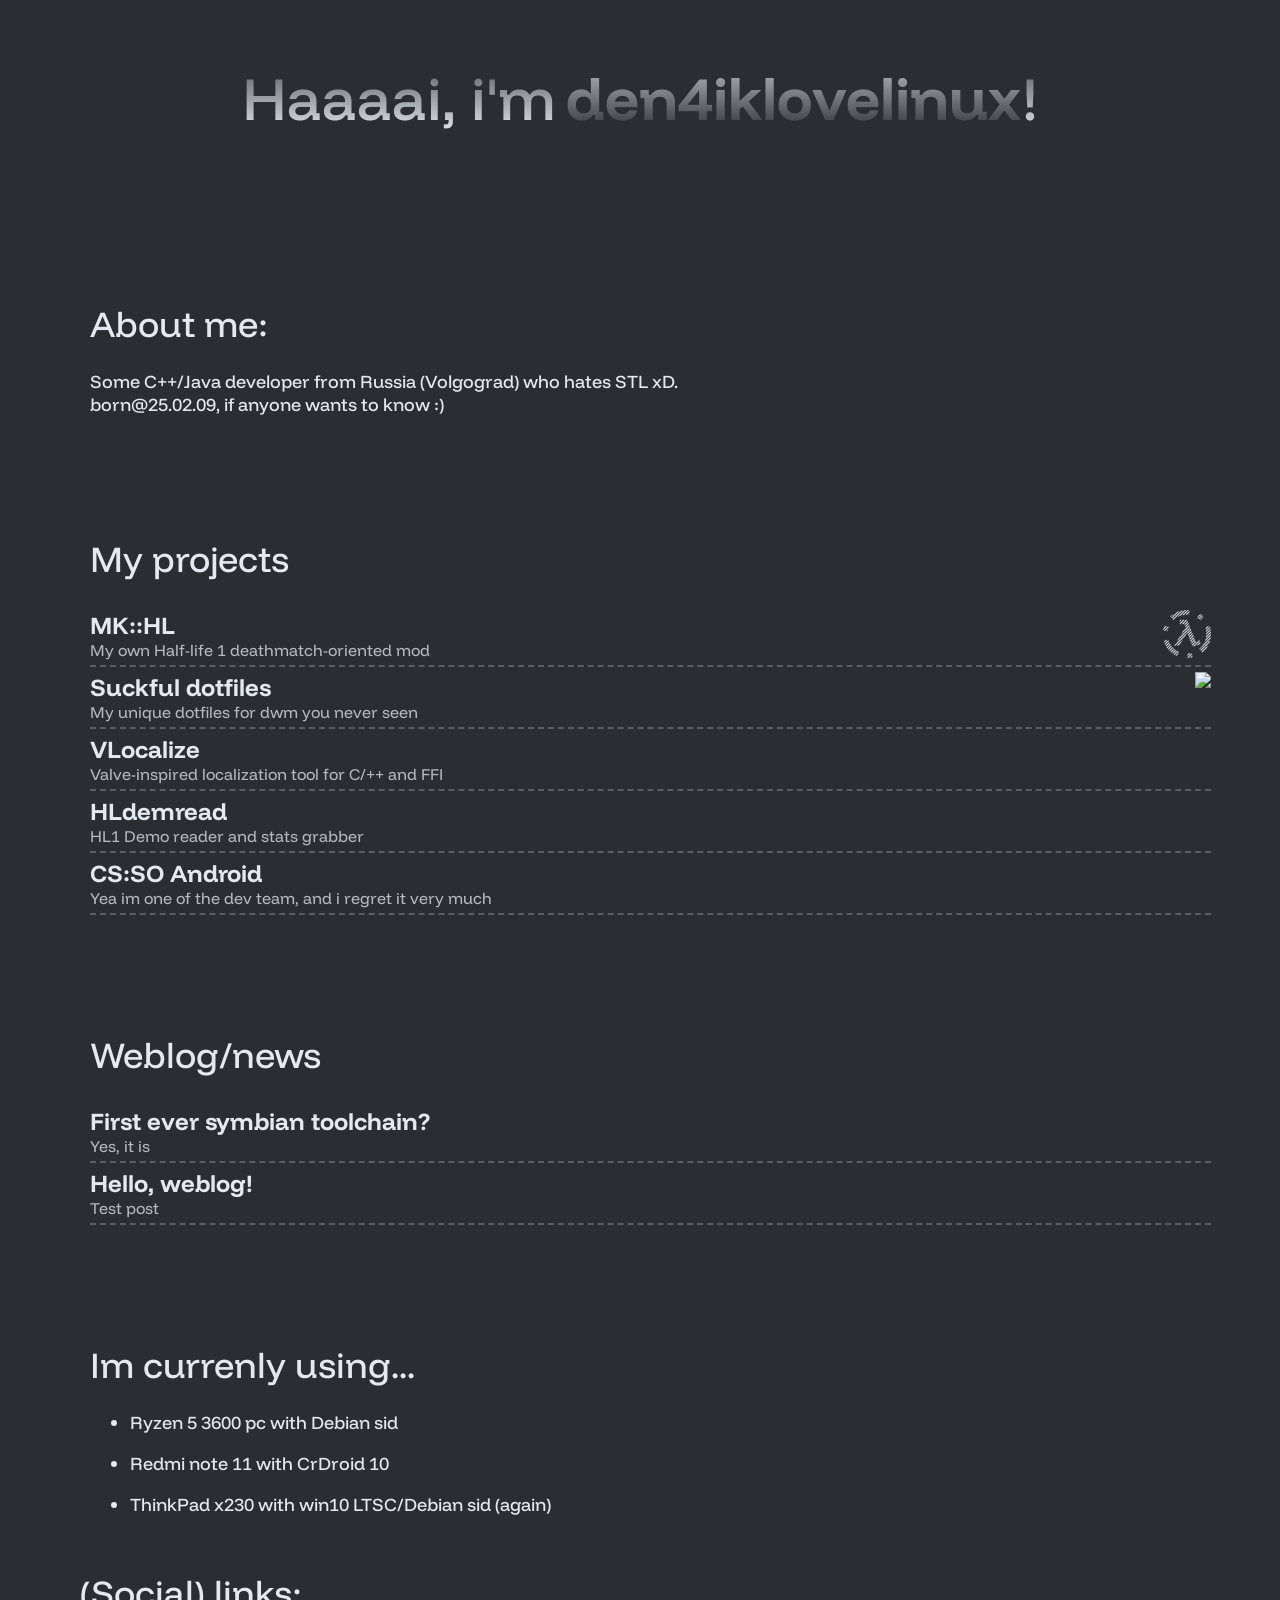
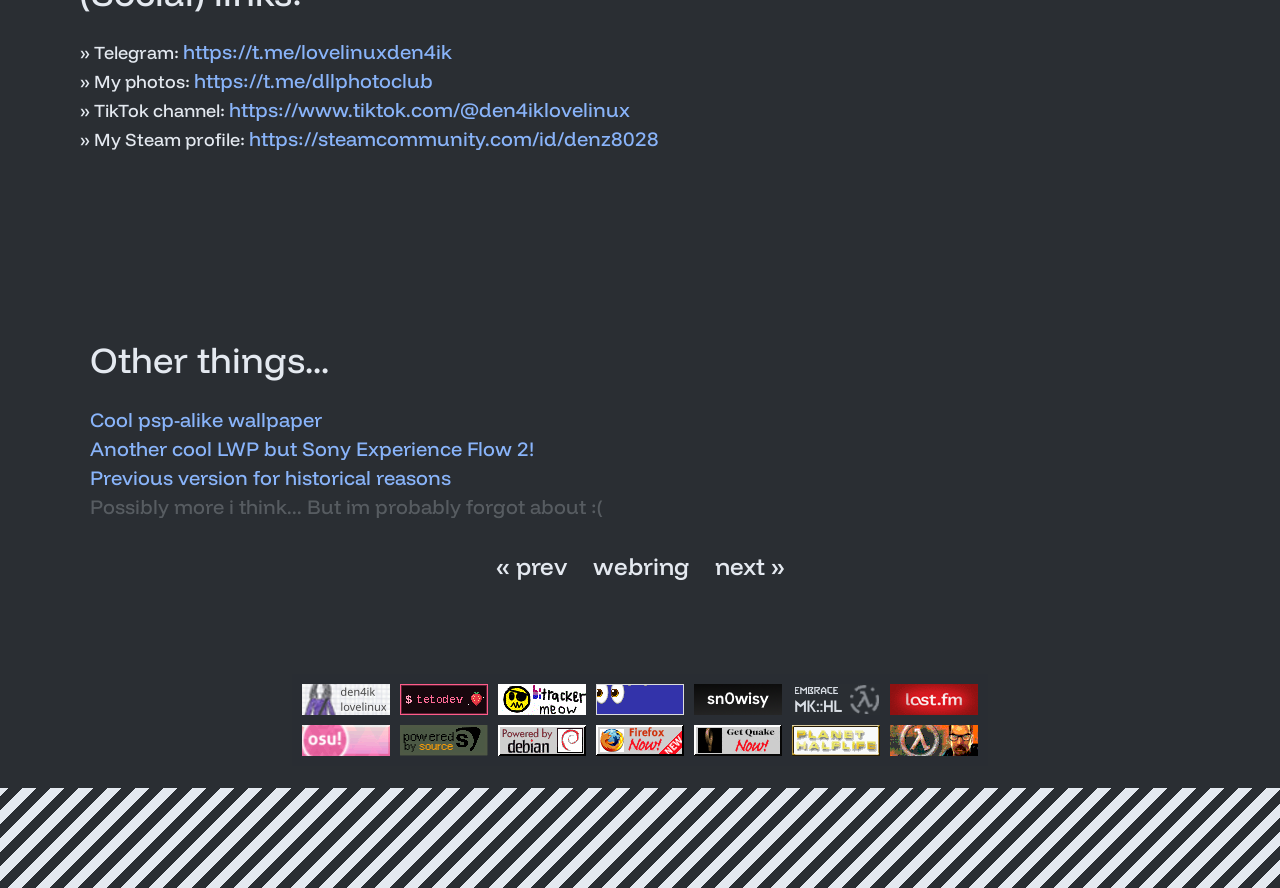
==== commit 61759dc8: "upload new weblog page" ====
--- a/index.html
+++ b/index.html
@@ -83,6 +83,14 @@
                 <h1>Weblog/news</h1>
                 <ul class="wlitems" style="list-style: none; padding-left: 0px;">
                     <li class="weblogitem">
+                        <a href="/weblog/fi_ev_si_to.html">
+                            <div style="display: inline;">
+                                    <h4>First ever symbian toolchain?</h4>
+                                    <p>Yes, it is</p>
+                            </div>
+                        </a>
+                    </li>
+                    <li class="weblogitem">
                         <a href="/weblog/hello_weblog.html">
                             <div style="display: inline;">
                                     <h4>Hello, weblog!</h4>
@@ -90,7 +98,6 @@
                             </div>
                         </a>
                     </li>
-
                 </ul>
                 
             </div>
@@ -171,7 +178,7 @@
                     <a class="friend-button"  href="https://tetopie.lol/" download="/resources/buttons/tetodev.gif"> <img src="/resources/buttons/tetodev.gif" alt="tetodev" width="88" height="31"> </a>
                     <a class="friend-button" href="https://iamtsunde.re" target="_blank"> <img src="/resources/buttons/bitracker.gif" alt="biracker" width="88" height="31"> </a>
                     <a href="https://xraydeath.cyou" target="_blank" rel="noopener"> <img src="/resources/buttons/xraydeath.gif" alt="xraydeath" width="88" height="31"> </a>
-                    <a href="https://timurka.loseyourip.com" target="_blank"><img src="/resources/buttons/sn0wisy.png" alt="sn0wisy">            </a>
+                    <a href="https://snowisy.pl/" target="_blank"><img src="/resources/buttons/sn0wisy.png" alt="sn0wisy">            </a>
                     <a href="/mkhl/mkhl.html" target="_blank" rel="noopener"> <img src="/resources/buttons/mkhl.png" alt="mkhl" height="31" width="88"></a>
                     <a href="https://last.fm/user/den4iklovelinux" target="_blank" rel="noopener"> <img src="/resources/buttons/lastfm.gif" alt="lastfm" width="88" height="31"> </a>
                     <a href="https://osu.ppy.sh/users/37847330" target="_blank" rel="noopener"> <img src="/resources/buttons/osu.gif" alt="osu" height="31" width="88"> </a>
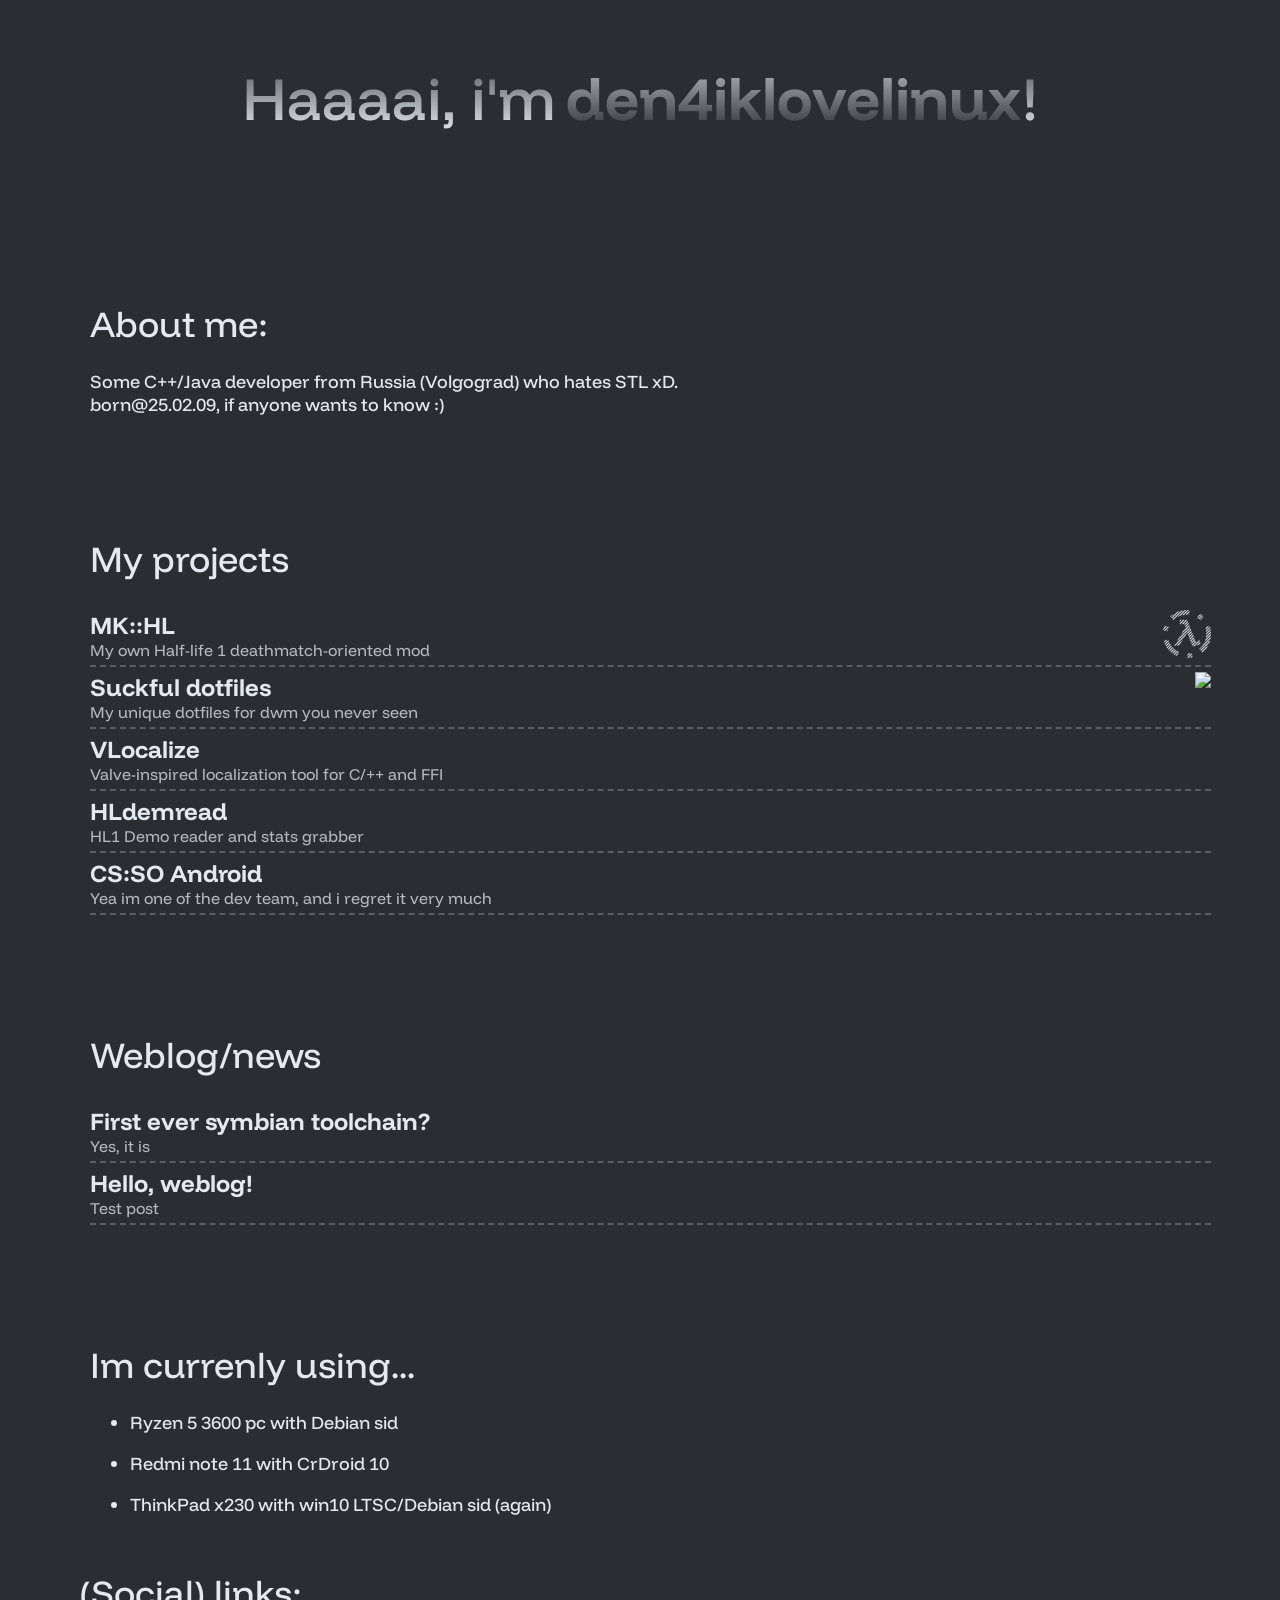
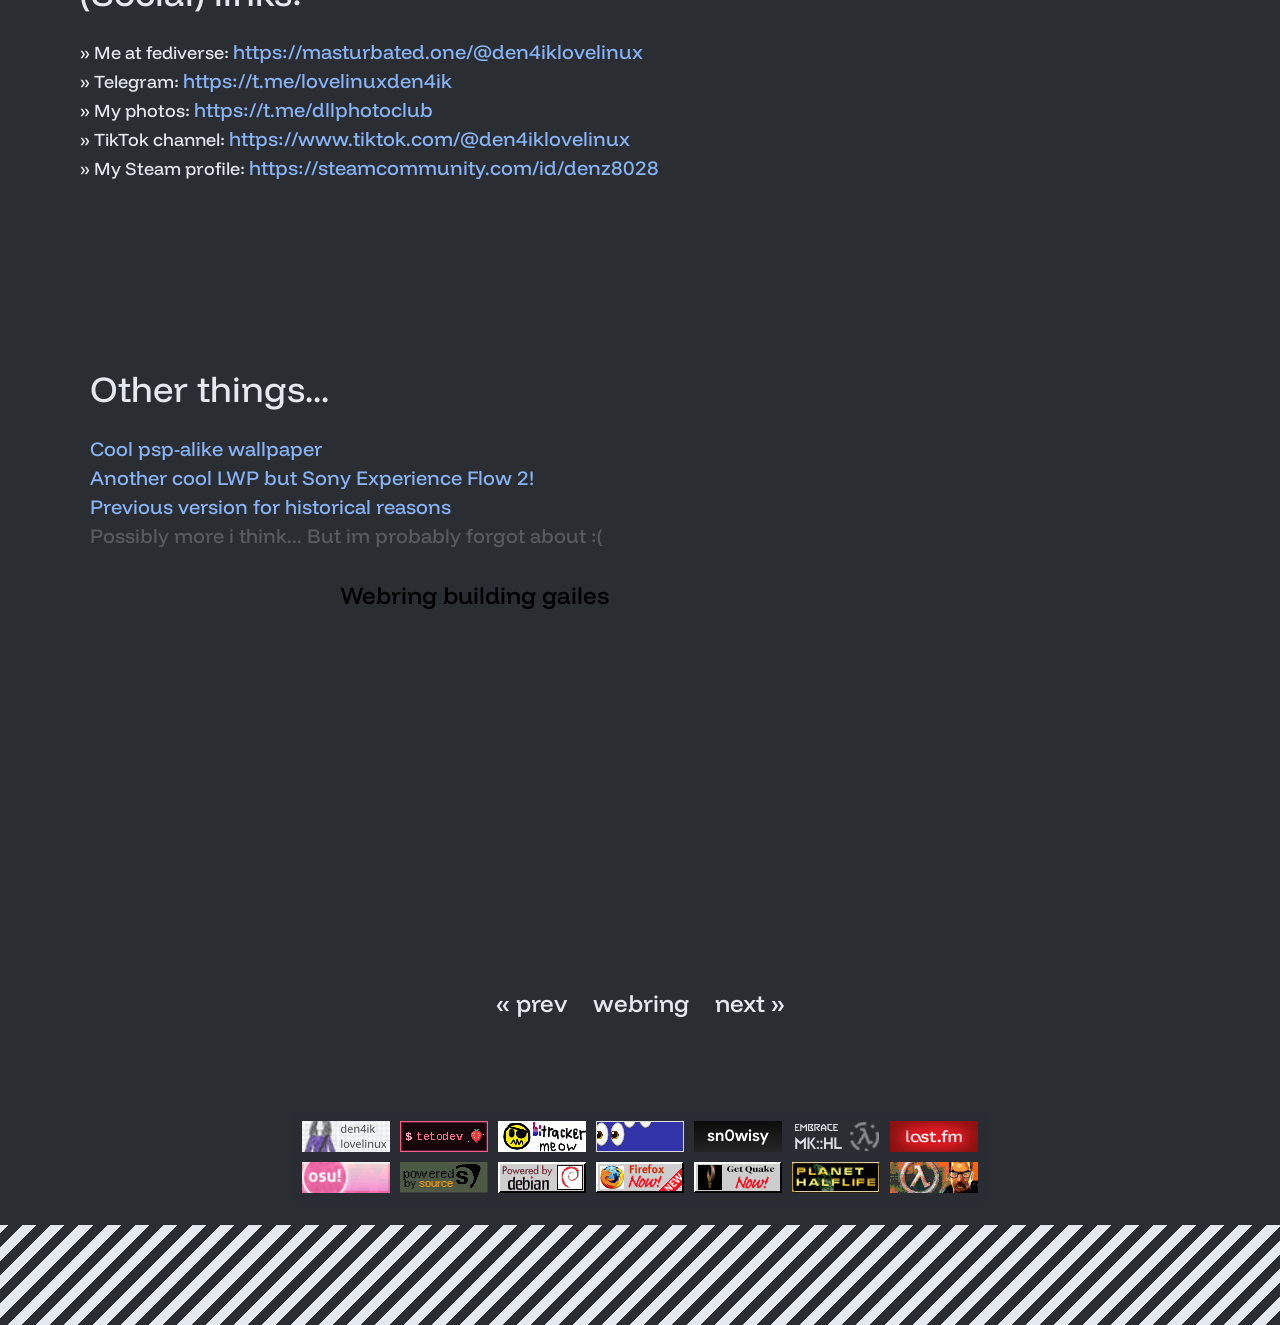
==== commit 9d5100c7: "The ring, itself" ====
--- a/index.html
+++ b/index.html
@@ -119,6 +119,14 @@
                 <h1 class="header">(Social) links:</h1>
                 <ul style="list-style: none; padding-left: 0px;">
                     <li class="linksitem">
+                        <a href="https://masturbated.one/@den4iklovelinux">
+                            <span class="arrow">»</span>
+                            <span class="text">Me at fediverse:</span>
+                            <span class="link">https://masturbated.one/@den4iklovelinux</span>
+                        </a>
+                    </li>
+                    
+                    <li class="linksitem">
                         <a href="https://t.me/lovelinuxden4ik">
                             <span class="arrow">»</span>
                             <span class="text">Telegram:</span>
@@ -126,7 +134,7 @@
                         </a>
                     </li>
                     <li class="linksitem">
-                        <a href="https://t.me/lovelinuxden4ik">
+                        <a href="https://t.me/dllphotoclub">
                             <span class="arrow">»</span>
                             <span class="text">My photos:</span>
                             <span class="link">https://t.me/dllphotoclub</span>
@@ -166,14 +174,15 @@
                 </ul>
             </div>
             <nav class="webring">
+                <div id="circle-menu" class="circle-menu"></div>
                  <div class="ring">
                      <a href="https://ring.tetopie.lol/den4iklovelinux/prev" target="_blank" rel="noopener"> « prev
                     </a> 
                     <a href="https://ring.tetopie.lol" class="ringname" target="_blank" rel="noopener">webring</a>
                     <a href="https://ring.tetopie.lol/den4iklovelinux/next" target="_blank" rel="noopener">
                     next » </a> </div> 
-                    </nav>
-                    <div class="mutual">
+            </nav>
+            <div class="mutual">
                     <a href="/resources/buttons/den4iklovelinux.png" download="den4iklovelinux.png"> <img src="/resources/buttons/den4iklovelinux.png" alt="tetodev" width="88" height="31"> </a>
                     <a class="friend-button"  href="https://tetopie.lol/" download="/resources/buttons/tetodev.gif"> <img src="/resources/buttons/tetodev.gif" alt="tetodev" width="88" height="31"> </a>
                     <a class="friend-button" href="https://iamtsunde.re" target="_blank"> <img src="/resources/buttons/bitracker.gif" alt="biracker" width="88" height="31"> </a>
--- a/styles.css
+++ b/styles.css
@@ -298,6 +298,12 @@
         flex-wrap: wrap;
         min-width: 0;
     }
+    .circle-menu {
+        width: 600px;
+        height: 400px;
+        margin: 0px 0px !important;
+  
+    }
 }
 .mutual {
     padding: 10px;
@@ -407,4 +413,35 @@
 .fullscreen-block.endTransition {
   display: block;
   animation: endTrans 0.5s cubic-bezier(.68, -0.55, .27, 1.55) forwards;
-}+}
+
+.circle-menu {
+  position: relative;
+  width: 600px;
+  height: 400px;
+  margin: 0px auto;
+  
+}
+
+.menu-link {
+  position: absolute;
+  width: 100px;
+  height: 100px;
+  display: flex;
+  align-items: center;
+  justify-content: center;
+  
+  transform: translate(-50%, -50%);
+}
+
+.menu-link:hover {
+  transform: translate(-50%, -50%) scale(1.15);
+}
+
+.menu-icon {
+  width: 30px;
+  height: 30px;
+  object-fit: contain;
+  border-radius: 4px;
+}
+
